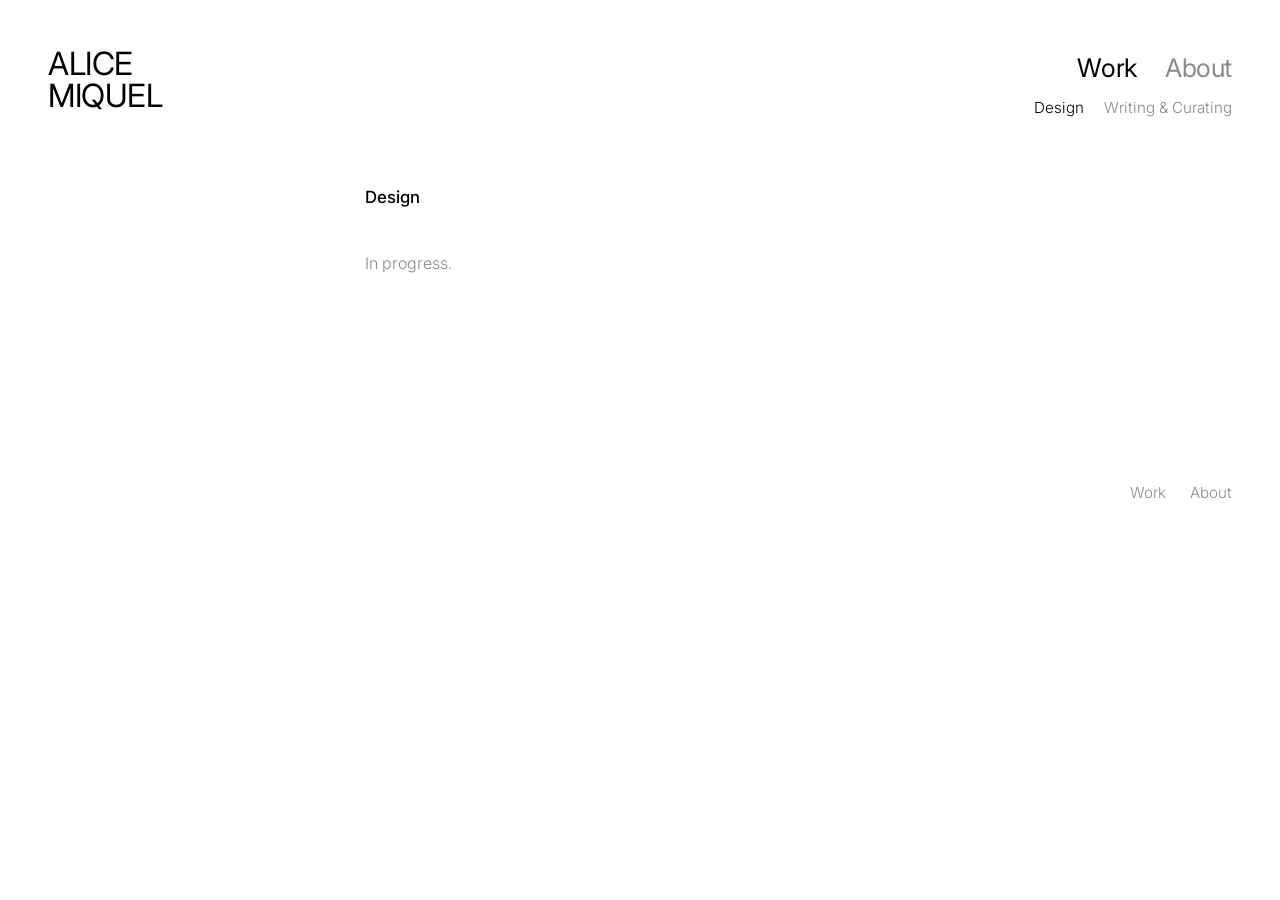
==== index.html @ ec22c97b "Update index.html" ====
<!DOCTYPE html>
<html lang="en">
<head>
<meta charset="utf-8">
<meta name="viewport" content="width=device-width, initial-scale=1">
<title>Alice Miquel</title>
<meta name="description" content="">
<meta property="og:title" content="Alice Miquel">
<meta property="og:description" content="">
<meta property="og:type" content="website">
<link rel="preconnect" href="https://fonts.googleapis.com">
<link rel="preconnect" href="https://fonts.gstatic.com" crossorigin>
<link href="https://fonts.googleapis.com/css2?family=Inter:wght@300;400;500&display=swap" rel="stylesheet">
<link rel="stylesheet" href="style.css">
</head>

<body>
<div class="armature">

  <!-- ================= COLONNE DE GAUCHE, LE NOM ================= -->
  <header class="flanc">
    <h1 class="nom">
      <a href="index.html"><span>Alice</span><span>Miquel</span></a>
    </h1>
  </header>

  <!-- ================= COLONNE DE DROITE ================= -->
  <div class="corps">

    <div class="rail">
      <nav class="menu" aria-label="Main navigation">
        <a href="index.html" aria-current="true">Work</a>
        <a href="about.html">About</a>
      </nav>
      <nav class="menu-second" aria-label="Work sections">
        <a href="index.html" aria-current="page">Design</a>
        <a href="writing.html">Writing &amp; Curating</a>
      </nav>
    </div>

    <main>

      <section class="groupe">
        <h2 class="titre-section">Design</h2>

        <p class="vide">In progress.</p>

        <!-- ==========================================================
             MODÈLE DE PROJET
             Copier le bloc ci-dessous, le coller au-dessus, retirer les
             balises de commentaire, puis remplacer les textes.
             Supprimer alors la ligne <p class="vide">.

        <details class="projet">
          <summary>
            <span class="croix" aria-hidden="true"></span>
            <span class="intitule">Project title</span>
            <span class="reperes"><span>Year</span><span>Category</span></span>
          </summary>
          <div class="fiche">
            <div class="fiche-corps">
              <div>
                <p>First paragraph.</p>
                <p>Second paragraph.</p>
              </div>
              <dl class="releve">
                <div><dt>Year</dt><dd></dd></div>
                <div><dt>Context</dt><dd></dd></div>
                <div><dt>Materials</dt><dd></dd></div>
              </dl>
            </div>
            <div class="planches">
              <figure class="planche">
                <span class="cadre">
                  <img src="images/file-name.jpg" alt="Image description" onerror="this.classList.add('absente')">
                  <span class="consigne">Add images/file-name.jpg</span>
                </span>
                <figcaption class="legende">Caption</figcaption>
              </figure>
            </div>
          </div>
        </details>

        ========================================================== -->

      </section>

    </main>

    <nav class="rappel" aria-label="Footer navigation">
      <a href="index.html">Work</a>
      <a href="about.html">About</a>
    </nav>

  </div>

</div>
</body>
</html>
---- style.css ----
/* ==================================================================
   Alice Miquel, feuille de styles commune aux trois pages.
   ================================================================== */

:root{
  --papier:#FFFFFF;
  --papier-creux:#F4F4F2;
  --encre:#000000;
  --gris:#8A8A8A;
  --filet:#E2E2E2;

  --sans:"Inter","Helvetica Neue",Arial,sans-serif;

  --pas:clamp(1.25rem,4vw,3rem);
  --colonne:15rem;
}

*,*::before,*::after{box-sizing:border-box}
html{-webkit-text-size-adjust:100%}

body{
  margin:0;
  background:var(--papier);
  color:var(--encre);
  font-family:var(--sans);
  font-size:1rem;
  font-weight:300;
  line-height:1.6;
  -webkit-font-smoothing:antialiased;
}

/* Aucun lien ne prend la couleur système du navigateur, dans aucun
   de ses états. */
a,a:link,a:visited,a:hover,a:active,a:focus{color:inherit}
a{text-decoration-thickness:1px;text-underline-offset:.18em}
a{-webkit-tap-highlight-color:transparent}
::selection{background:var(--encre);color:var(--papier)}
:focus-visible{outline:1px solid var(--encre);outline-offset:3px}

/* ==================================================================
   ARMATURE, nom à gauche, contenu et navigation à droite
   ================================================================== */
.armature{
  display:grid;
  grid-template-columns:1fr;
  gap:1.5rem;
  padding:var(--pas);
  max-width:96rem;
  margin-inline:auto;
}
@media (min-width:56rem){
  .armature{
    grid-template-columns:var(--colonne) minmax(0,1fr);
    gap:clamp(2.5rem,6vw,6rem);
    align-items:start;
  }
}

/* ---------- Colonne de gauche, le nom ---------- */
.flanc{display:flex;flex-direction:column;gap:1.5rem}
@media (min-width:56rem){.flanc{position:sticky;top:var(--pas)}}

.nom{
  margin:0;
  font-weight:400;
  text-transform:uppercase;
  font-size:clamp(1.5rem,4.6vw,2rem);
  line-height:1;
  letter-spacing:-.015em;
}
.nom a{text-decoration:none;display:block}
.nom span{display:block}
@media (max-width:56rem){
  .nom span{display:inline}
  .nom span + span::before{content:" "}
}

/* ---------- Navigation, en haut à droite ---------- */
.rail{
  display:flex;flex-direction:column;align-items:flex-start;gap:.45rem;
  margin-bottom:clamp(2rem,6vw,4rem);
}
@media (min-width:56rem){.rail{align-items:flex-end}}

.menu{
  display:flex;gap:1.75rem;
  font-weight:400;
  font-size:clamp(1.2rem,2.4vw,1.6rem);
  letter-spacing:-.015em;
}
.menu a{text-decoration:none;color:var(--gris)}
.menu a:hover{color:var(--encre)}
.menu a[aria-current="page"],
.menu a[aria-current="true"]{color:var(--encre)}

.menu-second{display:flex;gap:1.25rem;flex-wrap:wrap;font-size:.95rem;color:var(--gris)}
.menu-second a{text-decoration:none}
.menu-second a:hover{color:var(--encre)}
.menu-second a[aria-current="page"]{color:var(--encre)}

.rappel{
  display:flex;gap:1.5rem;justify-content:flex-start;
  margin-top:clamp(3rem,8vw,5rem);padding-top:1.25rem;
  font-size:.95rem;
}
@media (min-width:56rem){.rappel{justify-content:flex-end}}
.rappel a{text-decoration:none;color:var(--gris)}
.rappel a:hover{color:var(--encre)}

/* ==================================================================
   CONTENU
   ================================================================== */
.corps{min-width:0;padding-bottom:2rem}
.groupe{padding-block:0 clamp(3rem,8vw,5.5rem)}

.titre-section{
  font-weight:500;font-size:1.05rem;
  margin:0 0 1.5rem;
  display:flex;justify-content:space-between;align-items:baseline;gap:1rem;
}
.titre-section span{font-weight:300;color:var(--gris);font-size:.9rem}

.titre-sous-section{
  font-weight:500;font-size:.95rem;
  margin:clamp(2.25rem,5vw,3.5rem) 0 1rem;
}

/* Ligne affichée tant qu'une section est vide. */
.vide{color:var(--gris);padding-block:1rem;margin:0}

/* ---------- Projets dépliables ---------- */
.projet{border-bottom:1px solid var(--filet)}
.projet:first-of-type{border-top:1px solid var(--filet)}
.projet > summary{
  list-style:none;cursor:pointer;
  display:grid;grid-template-columns:1.25rem 1fr auto;
  align-items:baseline;gap:.5rem 1.25rem;
  padding-block:clamp(1rem,2.4vw,1.5rem);
}
.projet > summary::-webkit-details-marker{display:none}

.croix{
  position:relative;top:-.1em;width:.7rem;height:.7rem;flex:none;
  color:var(--gris);transition:color .2s ease,transform .25s ease;
}
.croix::before,.croix::after{content:"";position:absolute;background:currentColor}
.croix::before{left:0;top:calc(50% - .5px);width:100%;height:1px}
.croix::after{top:0;left:calc(50% - .5px);width:1px;height:100%}
.projet[open] .croix{color:var(--encre);transform:rotate(45deg)}

.intitule{
  font-weight:400;
  font-size:clamp(1.3rem,3.2vw,2rem);
  line-height:1.12;letter-spacing:-.015em;
}
.projet > summary:hover .intitule,
.projet > summary:focus-visible .intitule{color:var(--gris)}

.reperes{grid-column:2/-1;color:var(--gris);font-size:.92rem}
@media (min-width:52rem){
  .reperes{grid-column:3;display:flex;gap:1.5rem;justify-content:flex-end;text-align:right}
}

.fiche{padding-bottom:clamp(1.75rem,4vw,3rem);padding-left:1.75rem}
@media (max-width:52rem){.fiche{padding-left:0}}
.projet[open] .fiche{animation:apparition .4s ease both}
@keyframes apparition{from{opacity:0;transform:translateY(.5rem)}to{opacity:1;transform:none}}

.fiche-corps{display:grid;gap:clamp(1.25rem,3vw,2.5rem);grid-template-columns:1fr;margin-bottom:1.75rem}
@media (min-width:60rem){.fiche-corps{grid-template-columns:minmax(0,1.6fr) minmax(0,1fr)}}
.fiche-corps p{margin:0 0 1rem;max-width:62ch}
.fiche-corps p:last-child{margin-bottom:0}

.releve{margin:0;font-size:.95rem}
.releve div{display:grid;grid-template-columns:8rem 1fr;gap:.75rem;padding-block:.45rem}
.releve dt{color:var(--gris)}
.releve dd{margin:0}

/* ---------- Images ---------- */
.planches{display:grid;gap:.75rem;grid-template-columns:repeat(auto-fit,minmax(min(100%,18rem),1fr))}
.planche{margin:0}
.cadre{
  position:relative;display:block;aspect-ratio:4/3;overflow:hidden;
  background:var(--papier-creux);
}
.cadre img{width:100%;height:100%;object-fit:cover;display:block}
.cadre img.absente{display:none}
.consigne{
  position:absolute;inset:0;display:flex;align-items:center;justify-content:center;
  padding:1rem;text-align:center;color:var(--gris);font-size:.85rem;line-height:1.4;
}
.cadre img:not(.absente) + .consigne{display:none}
.legende{margin-top:.5rem;font-size:.88rem;color:var(--gris)}

/* ---------- Liste de textes ---------- */
.ecrits{margin:0;padding:0;list-style:none}
.ecrits li{border-bottom:1px solid var(--filet)}
.ecrits li:first-child{border-top:1px solid var(--filet)}
.ecrits a,.ecrits .sans-lien{
  display:grid;grid-template-columns:1fr;gap:.1rem .5rem;
  padding-block:1rem;text-decoration:none;
}
@media (min-width:52rem){
  .ecrits a,.ecrits .sans-lien{grid-template-columns:minmax(0,1fr) 11rem 4.5rem;align-items:baseline;gap:1.5rem}
}
.ecrits .titre-texte{font-size:1.1rem;font-weight:400;line-height:1.35}
.ecrits a:hover .titre-texte{color:var(--gris)}
.ecrits .support,.ecrits .date{color:var(--gris);font-size:.92rem}
@media (min-width:52rem){.ecrits .date{text-align:right}}

/* ---------- Notices d'exposition ---------- */
.notice{
  display:grid;gap:1.25rem clamp(1.5rem,4vw,3rem);grid-template-columns:1fr;
  padding-block:clamp(1.5rem,3.5vw,2.5rem);border-bottom:1px solid var(--filet);
}
.notice:first-of-type{border-top:1px solid var(--filet)}
@media (min-width:60rem){.notice{grid-template-columns:minmax(0,1fr) minmax(0,1.1fr)}}
.notice h4{font-weight:500;font-size:1.25rem;line-height:1.2;margin:0 0 .5rem}
.notice p{margin:0 0 .9rem;max-width:52ch}
.notice p:last-child{margin-bottom:0}
.notice .mention{color:var(--gris);font-size:.92rem}

/* ---------- Page About ---------- */
.propos-corps{display:grid;gap:clamp(1.75rem,4vw,3.5rem);grid-template-columns:1fr}
@media (min-width:60rem){.propos-corps{grid-template-columns:minmax(0,1.5fr) minmax(0,1fr)}}
.propos-corps p{margin:0 0 1.1rem;max-width:60ch}

.parcours{margin:0;font-size:.95rem}
.parcours ul{margin:0;padding:0}
.parcours li{list-style:none;padding-block:.7rem}
.parcours .annee{color:var(--gris);display:block;font-size:.88rem}
.parcours .lieu{color:var(--gris)}

.portrait{margin:0 0 1.75rem;max-width:20rem}
.portrait .cadre{aspect-ratio:3/4}

.adresses{
  display:grid;gap:1.5rem 3rem;
  grid-template-columns:repeat(auto-fit,minmax(min(100%,13rem),1fr));
}
.adresses p{margin:0}
.adresses .genre{display:block;color:var(--gris);font-size:.88rem;margin-bottom:.2rem}
.adresses a{font-weight:400;font-size:1.05rem;text-decoration-color:var(--filet)}

@media (prefers-reduced-motion:reduce){
  *,*::before,*::after{animation-duration:.01ms !important;transition-duration:.01ms !important}
}
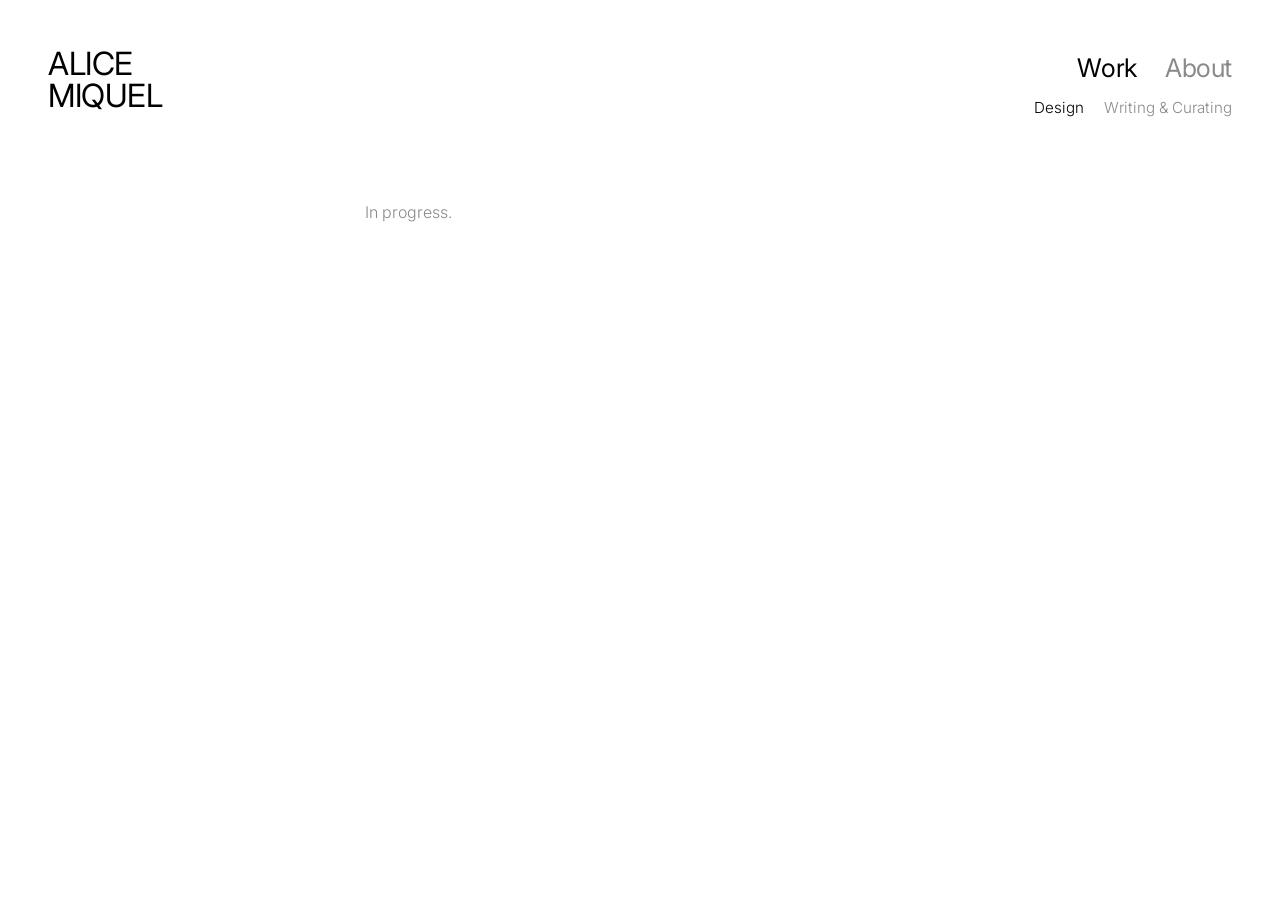
==== commit 3590f157: "Update index.html" ====
--- a/index.html
+++ b/index.html
@@ -41,8 +41,6 @@
     <main>
 
       <section class="groupe">
-        <h2 class="titre-section">Design</h2>
-
         <p class="vide">In progress.</p>
 
         <!-- ==========================================================
@@ -87,10 +85,6 @@
 
     </main>
 
-    <nav class="rappel" aria-label="Footer navigation">
-      <a href="index.html">Work</a>
-      <a href="about.html">About</a>
-    </nav>
 
   </div>
 
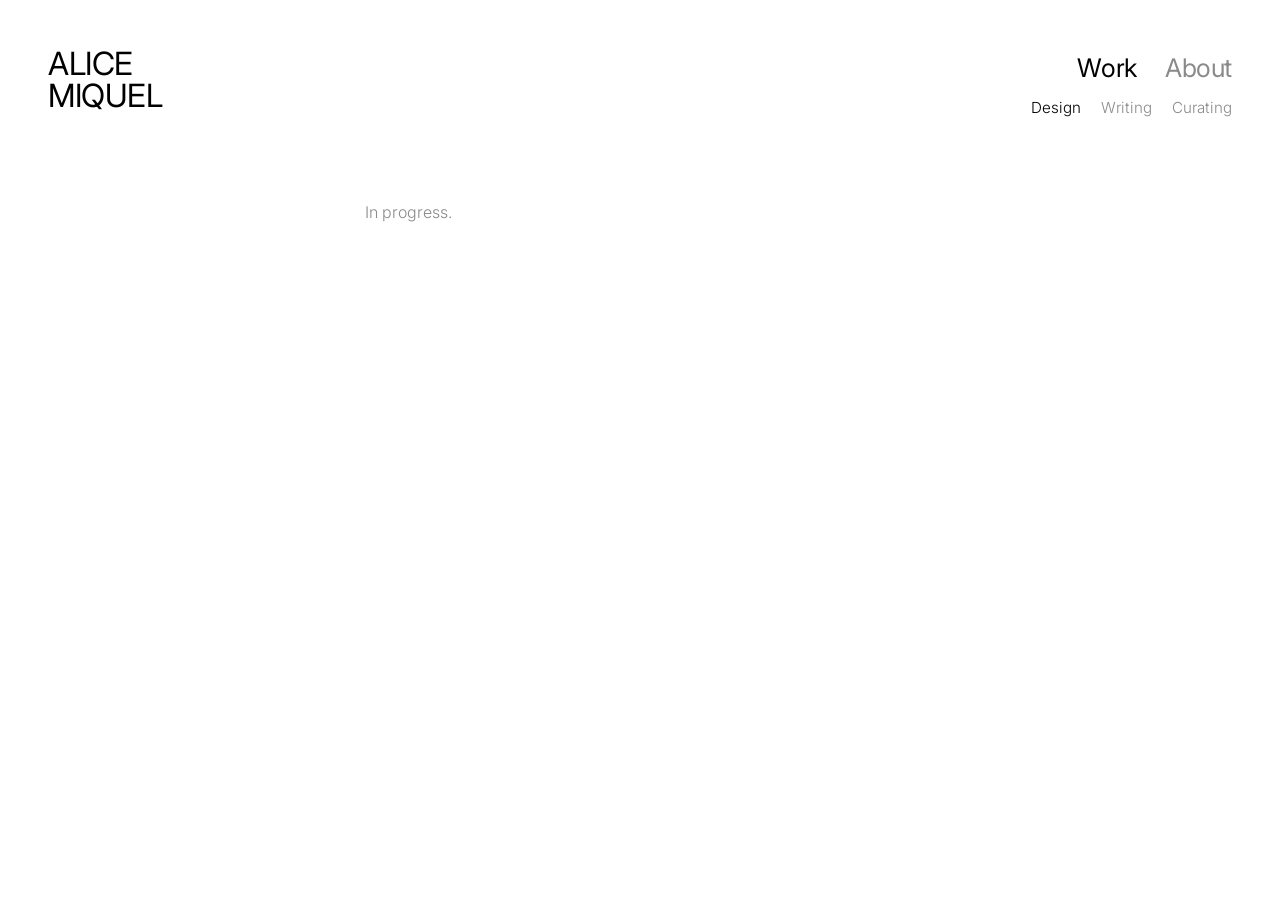
==== commit 7ae30430: "Update index.html" ====
--- a/index.html
+++ b/index.html
@@ -34,7 +34,8 @@
       </nav>
       <nav class="menu-second" aria-label="Work sections">
         <a href="index.html" aria-current="page">Design</a>
-        <a href="writing.html">Writing &amp; Curating</a>
+        <a href="writing.html">Writing</a>
+        <a href="curating.html">Curating</a>
       </nav>
     </div>
 
--- a/style.css
+++ b/style.css
@@ -8,6 +8,7 @@
   --encre:#000000;
   --gris:#8A8A8A;
   --filet:#E2E2E2;
+  --vif:#0033FF;
 
   --sans:"Inter","Helvetica Neue",Arial,sans-serif;
 
@@ -31,11 +32,12 @@
 
 /* Aucun lien ne prend la couleur système du navigateur, dans aucun
    de ses états. */
-a,a:link,a:visited,a:hover,a:active,a:focus{color:inherit}
+a,a:link,a:visited{color:inherit}
+a:hover,a:active{color:var(--vif)}
 a{text-decoration-thickness:1px;text-underline-offset:.18em}
 a{-webkit-tap-highlight-color:transparent}
 ::selection{background:var(--encre);color:var(--papier)}
-:focus-visible{outline:1px solid var(--encre);outline-offset:3px}
+:focus-visible{outline:1px solid var(--vif);outline-offset:3px}
 
 /* ==================================================================
    ARMATURE, nom à gauche, contenu et navigation à droite
@@ -69,6 +71,7 @@
   letter-spacing:-.015em;
 }
 .nom a{text-decoration:none;display:block}
+.nom a:hover,.nom a:active{color:var(--vif)}
 .nom span{display:block}
 @media (max-width:56rem){
   .nom span{display:inline}
@@ -89,23 +92,19 @@
   letter-spacing:-.015em;
 }
 .menu a{text-decoration:none;color:var(--gris)}
-.menu a:hover{color:var(--encre)}
+.menu a:hover,.menu a:active{color:var(--vif)}
 .menu a[aria-current="page"],
 .menu a[aria-current="true"]{color:var(--encre)}
+.menu a[aria-current]:hover,
+.menu a[aria-current]:active{color:var(--vif)}
 
 .menu-second{display:flex;gap:1.25rem;flex-wrap:wrap;font-size:.95rem;color:var(--gris)}
 .menu-second a{text-decoration:none}
-.menu-second a:hover{color:var(--encre)}
+.menu-second a:hover,.menu-second a:active{color:var(--vif)}
 .menu-second a[aria-current="page"]{color:var(--encre)}
-
-.rappel{
-  display:flex;gap:1.5rem;justify-content:flex-start;
-  margin-top:clamp(3rem,8vw,5rem);padding-top:1.25rem;
-  font-size:.95rem;
-}
-@media (min-width:56rem){.rappel{justify-content:flex-end}}
-.rappel a{text-decoration:none;color:var(--gris)}
-.rappel a:hover{color:var(--encre)}
+.menu-second a[aria-current]:hover,
+.menu-second a[aria-current]:active{color:var(--vif)}
+
 
 /* ==================================================================
    CONTENU
@@ -154,7 +153,10 @@
   line-height:1.12;letter-spacing:-.015em;
 }
 .projet > summary:hover .intitule,
-.projet > summary:focus-visible .intitule{color:var(--gris)}
+.projet > summary:active .intitule,
+.projet > summary:focus-visible .intitule{color:var(--vif)}
+.projet > summary:hover .croix,
+.projet > summary:active .croix{color:var(--vif)}
 
 .reperes{grid-column:2/-1;color:var(--gris);font-size:.92rem}
 @media (min-width:52rem){
@@ -204,7 +206,7 @@
   .ecrits a,.ecrits .sans-lien{grid-template-columns:minmax(0,1fr) 11rem 4.5rem;align-items:baseline;gap:1.5rem}
 }
 .ecrits .titre-texte{font-size:1.1rem;font-weight:400;line-height:1.35}
-.ecrits a:hover .titre-texte{color:var(--gris)}
+.ecrits a:hover .titre-texte,.ecrits a:active .titre-texte{color:var(--vif)}
 .ecrits .support,.ecrits .date{color:var(--gris);font-size:.92rem}
 @media (min-width:52rem){.ecrits .date{text-align:right}}
 
@@ -234,13 +236,11 @@
 .portrait{margin:0 0 1.75rem;max-width:20rem}
 .portrait .cadre{aspect-ratio:3/4}
 
-.adresses{
-  display:grid;gap:1.5rem 3rem;
-  grid-template-columns:repeat(auto-fit,minmax(min(100%,13rem),1fr));
-}
+.adresses{display:grid;gap:1.25rem;grid-template-columns:1fr;max-width:32rem}
 .adresses p{margin:0}
 .adresses .genre{display:block;color:var(--gris);font-size:.88rem;margin-bottom:.2rem}
 .adresses a{font-weight:400;font-size:1.05rem;text-decoration-color:var(--filet)}
+.adresses a:hover,.adresses a:active{color:var(--vif);text-decoration-color:var(--vif)}
 
 @media (prefers-reduced-motion:reduce){
   *,*::before,*::after{animation-duration:.01ms !important;transition-duration:.01ms !important}
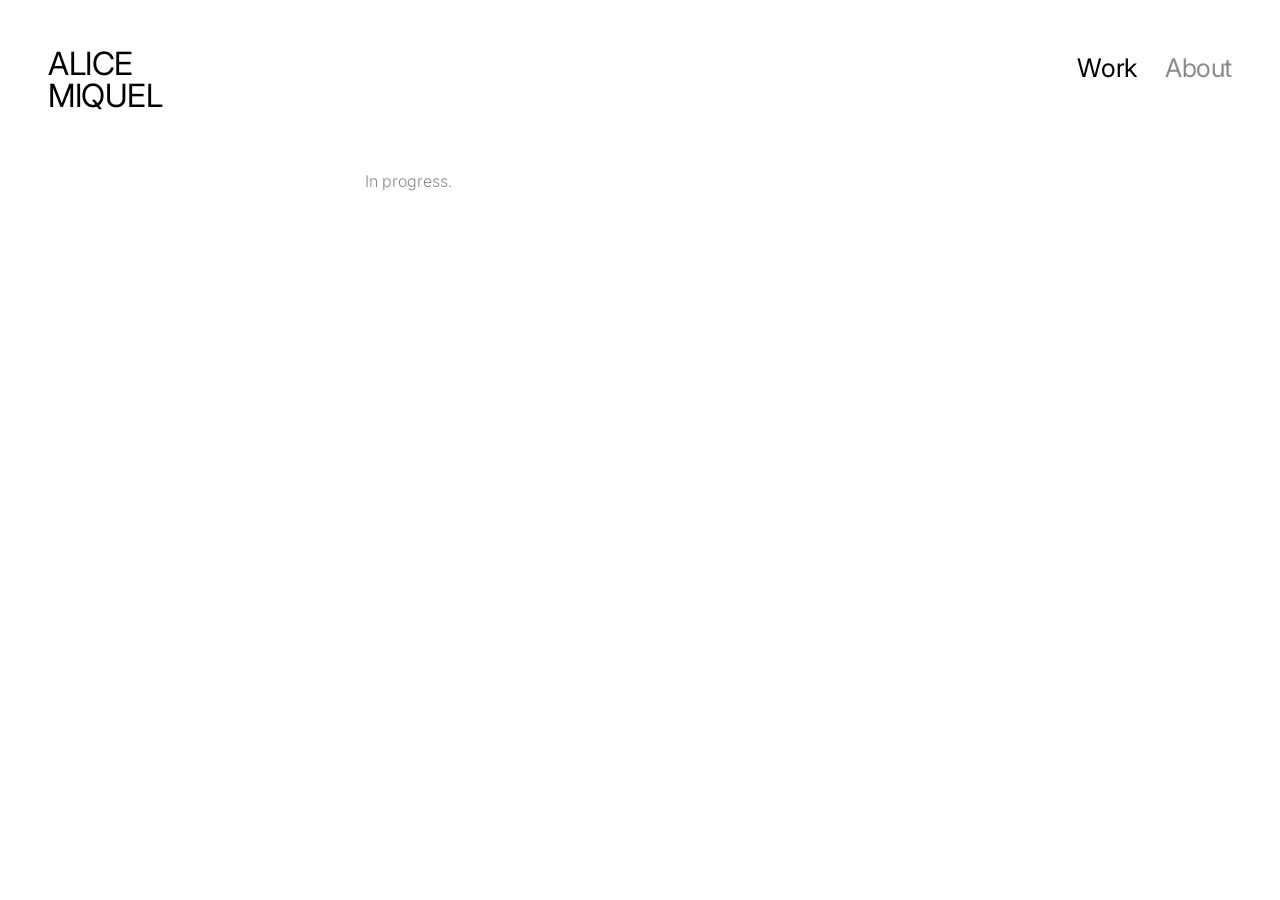
==== commit 7a1f29e0: "Update index.html" ====
--- a/index.html
+++ b/index.html
@@ -28,8 +28,9 @@
   <div class="corps">
 
     <div class="rail">
+      <input type="checkbox" id="bascule" class="bascule">
       <nav class="menu" aria-label="Main navigation">
-        <a href="index.html" aria-current="true">Work</a>
+        <label for="bascule" class="actif">Work</label>
         <a href="about.html">About</a>
       </nav>
       <nav class="menu-second" aria-label="Work sections">
--- a/style.css
+++ b/style.css
@@ -80,7 +80,8 @@
 
 /* ---------- Navigation, en haut à droite ---------- */
 .rail{
-  display:flex;flex-direction:column;align-items:flex-start;gap:.45rem;
+  position:relative;
+  display:flex;flex-direction:column;align-items:flex-start;gap:.15rem;
   margin-bottom:clamp(2rem,6vw,4rem);
 }
 @media (min-width:56rem){.rail{align-items:flex-end}}
@@ -91,14 +92,25 @@
   font-size:clamp(1.2rem,2.4vw,1.6rem);
   letter-spacing:-.015em;
 }
-.menu a{text-decoration:none;color:var(--gris)}
-.menu a:hover,.menu a:active{color:var(--vif)}
-.menu a[aria-current="page"],
-.menu a[aria-current="true"]{color:var(--encre)}
-.menu a[aria-current]:hover,
-.menu a[aria-current]:active{color:var(--vif)}
-
-.menu-second{display:flex;gap:1.25rem;flex-wrap:wrap;font-size:.95rem;color:var(--gris)}
+.menu a,.menu label{text-decoration:none;color:var(--gris)}
+.menu label{cursor:pointer}
+.menu .actif{color:var(--encre)}
+.menu a:hover,.menu a:active,
+.menu label:hover,.menu label:active{color:var(--vif)}
+
+/* Bascule de la seconde ligne, sans JavaScript. */
+.bascule{position:absolute;width:1px;height:1px;opacity:0;margin:0}
+.menu-second{display:none}
+.bascule:checked ~ .menu-second{display:flex}
+.bascule:focus-visible ~ .menu label{outline:1px solid var(--vif);outline-offset:3px}
+
+.menu-second{
+  gap:1.75rem;flex-wrap:wrap;
+  font-weight:400;
+  font-size:clamp(1.2rem,2.4vw,1.6rem);
+  letter-spacing:-.015em;
+  color:var(--gris);
+}
 .menu-second a{text-decoration:none}
 .menu-second a:hover,.menu-second a:active{color:var(--vif)}
 .menu-second a[aria-current="page"]{color:var(--encre)}
@@ -236,10 +248,9 @@
 .portrait{margin:0 0 1.75rem;max-width:20rem}
 .portrait .cadre{aspect-ratio:3/4}
 
-.adresses{display:grid;gap:1.25rem;grid-template-columns:1fr;max-width:32rem}
-.adresses p{margin:0}
-.adresses .genre{display:block;color:var(--gris);font-size:.88rem;margin-bottom:.2rem}
-.adresses a{font-weight:400;font-size:1.05rem;text-decoration-color:var(--filet)}
+.adresses{display:grid;gap:.6rem;grid-template-columns:1fr;max-width:32rem}
+.adresses p{margin:0;font-size:1.05rem}
+.adresses a{text-decoration-color:var(--filet)}
 .adresses a:hover,.adresses a:active{color:var(--vif);text-decoration-color:var(--vif)}
 
 @media (prefers-reduced-motion:reduce){
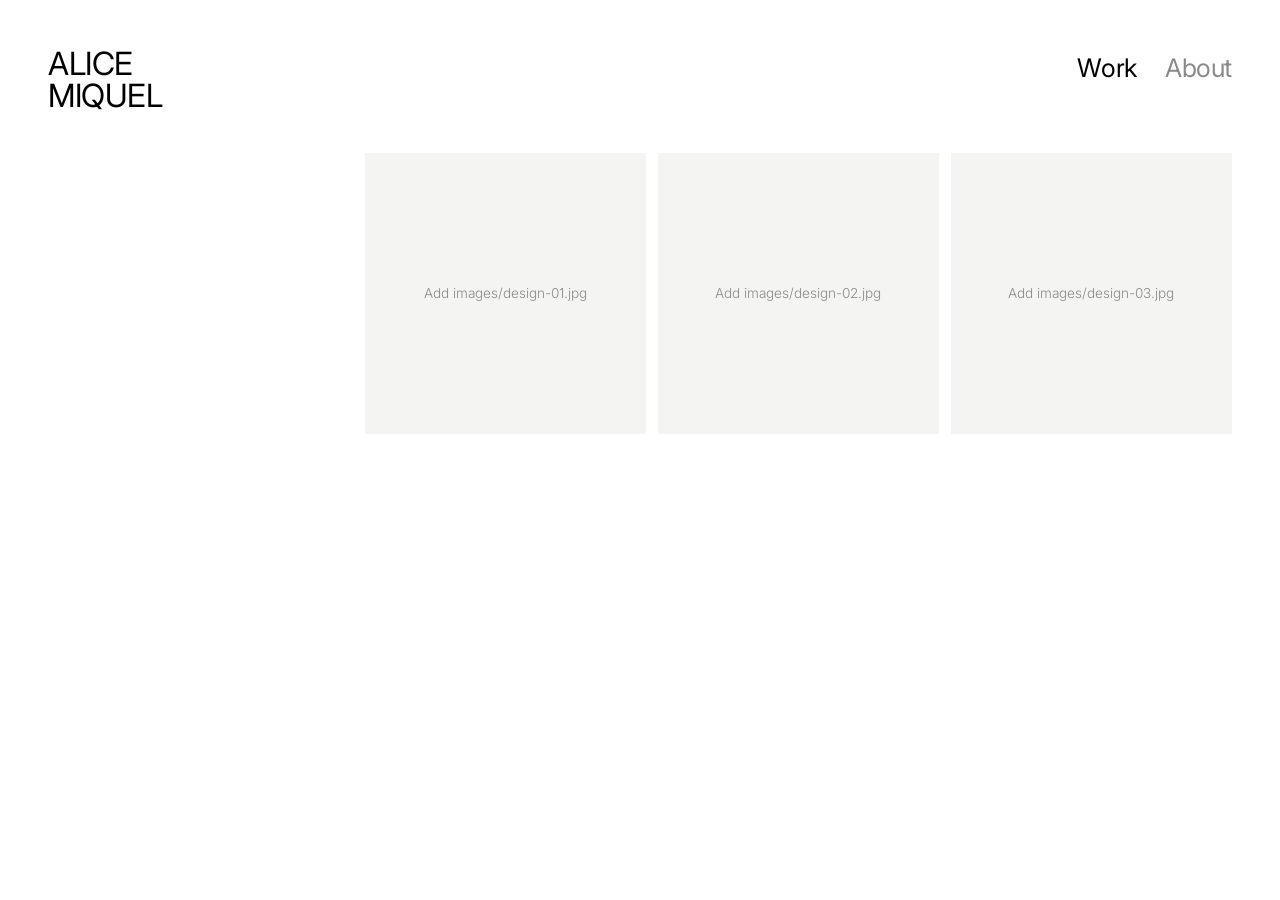
==== commit ed93f86d: "Update index.html" ====
--- a/index.html
+++ b/index.html
@@ -3,7 +3,7 @@
 <head>
 <meta charset="utf-8">
 <meta name="viewport" content="width=device-width, initial-scale=1">
-<title>Alice Miquel</title>
+<title>ALICE MIQUEL</title>
 <meta name="description" content="">
 <meta property="og:title" content="Alice Miquel">
 <meta property="og:description" content="">
@@ -11,7 +11,11 @@
 <link rel="preconnect" href="https://fonts.googleapis.com">
 <link rel="preconnect" href="https://fonts.gstatic.com" crossorigin>
 <link href="https://fonts.googleapis.com/css2?family=Inter:wght@300;400;500&display=swap" rel="stylesheet">
+<link rel="icon" href="favicon.svg" type="image/svg+xml">
+<link rel="icon" href="favicon.png" sizes="any">
+<link rel="apple-touch-icon" href="favicon.png">
 <link rel="stylesheet" href="style.css">
+<script>try{if(localStorage.getItem('nav')==='open')document.documentElement.classList.add('nav-ouverte')}catch(e){}</script>
 </head>
 
 <body>
@@ -28,12 +32,11 @@
   <div class="corps">
 
     <div class="rail">
-      <input type="checkbox" id="bascule" class="bascule">
       <nav class="menu" aria-label="Main navigation">
-        <label for="bascule" class="actif">Work</label>
+        <button type="button" id="bascule" class="actif" aria-controls="sous-menu" aria-expanded="false">Work</button>
         <a href="about.html">About</a>
       </nav>
-      <nav class="menu-second" aria-label="Work sections">
+      <nav class="menu-second" id="sous-menu" aria-label="Work sections">
         <a href="index.html" aria-current="page">Design</a>
         <a href="writing.html">Writing</a>
         <a href="curating.html">Curating</a>
@@ -43,45 +46,34 @@
     <main>
 
       <section class="groupe">
-        <p class="vide">In progress.</p>
 
-        <!-- ==========================================================
-             MODÈLE DE PROJET
-             Copier le bloc ci-dessous, le coller au-dessus, retirer les
-             balises de commentaire, puis remplacer les textes.
-             Supprimer alors la ligne <p class="vide">.
+        <div class="grille">
 
-        <details class="projet">
-          <summary>
-            <span class="croix" aria-hidden="true"></span>
-            <span class="intitule">Project title</span>
-            <span class="reperes"><span>Year</span><span>Category</span></span>
-          </summary>
-          <div class="fiche">
-            <div class="fiche-corps">
-              <div>
-                <p>First paragraph.</p>
-                <p>Second paragraph.</p>
-              </div>
-              <dl class="releve">
-                <div><dt>Year</dt><dd></dd></div>
-                <div><dt>Context</dt><dd></dd></div>
-                <div><dt>Materials</dt><dd></dd></div>
-              </dl>
-            </div>
-            <div class="planches">
-              <figure class="planche">
-                <span class="cadre">
-                  <img src="images/file-name.jpg" alt="Image description" onerror="this.classList.add('absente')">
-                  <span class="consigne">Add images/file-name.jpg</span>
-                </span>
-                <figcaption class="legende">Caption</figcaption>
-              </figure>
-            </div>
-          </div>
-        </details>
+          <!-- Une vignette par projet. Dupliquer le bloc <a class="tuile">,
+               changer le href vers la page de projet et le nom de l'image. -->
 
-        ========================================================== -->
+          <a class="tuile" href="bio-hybrid-robot.html">
+            <span class="cadre">
+              <img src="images/design-01.jpg" alt="Bio-hybrid robot" onerror="this.classList.add('absente')">
+              <span class="consigne">Add images/design-01.jpg</span>
+            </span>
+          </a>
+
+          <a class="tuile" href="bio-hybrid-robot.html">
+            <span class="cadre">
+              <img src="images/design-02.jpg" alt="" onerror="this.classList.add('absente')">
+              <span class="consigne">Add images/design-02.jpg</span>
+            </span>
+          </a>
+
+          <a class="tuile" href="bio-hybrid-robot.html">
+            <span class="cadre">
+              <img src="images/design-03.jpg" alt="" onerror="this.classList.add('absente')">
+              <span class="consigne">Add images/design-03.jpg</span>
+            </span>
+          </a>
+
+        </div>
 
       </section>
 
@@ -91,5 +83,19 @@
   </div>
 
 </div>
+
+<script>
+(function(){
+  var b=document.getElementById('bascule'),h=document.documentElement;
+  if(!b)return;
+  function sync(){b.setAttribute('aria-expanded',h.classList.contains('nav-ouverte')?'true':'false')}
+  sync();
+  b.addEventListener('click',function(){
+    var ouvert=h.classList.toggle('nav-ouverte');
+    try{localStorage.setItem('nav',ouvert?'open':'closed')}catch(e){}
+    sync();
+  });
+})();
+</script>
 </body>
 </html>
--- a/style.css
+++ b/style.css
@@ -80,11 +80,14 @@
 
 /* ---------- Navigation, en haut à droite ---------- */
 .rail{
-  position:relative;
   display:flex;flex-direction:column;align-items:flex-start;gap:.15rem;
+  position:sticky;top:var(--pas);z-index:2;
+  pointer-events:none;
   margin-bottom:clamp(2rem,6vw,4rem);
 }
 @media (min-width:56rem){.rail{align-items:flex-end}}
+
+.menu,.menu-second{pointer-events:auto}
 
 .menu{
   display:flex;gap:1.75rem;
@@ -92,17 +95,20 @@
   font-size:clamp(1.2rem,2.4vw,1.6rem);
   letter-spacing:-.015em;
 }
-.menu a,.menu label{text-decoration:none;color:var(--gris)}
-.menu label{cursor:pointer}
+.menu a,.menu button{text-decoration:none;color:var(--gris)}
+.menu button{
+  font:inherit;letter-spacing:inherit;
+  background:none;border:0;padding:0;margin:0;cursor:pointer;
+}
 .menu .actif{color:var(--encre)}
 .menu a:hover,.menu a:active,
-.menu label:hover,.menu label:active{color:var(--vif)}
-
-/* Bascule de la seconde ligne, sans JavaScript. */
-.bascule{position:absolute;width:1px;height:1px;opacity:0;margin:0}
+.menu button:hover,.menu button:active{color:var(--vif)}
+
+/* Seconde ligne, masquée jusqu'au premier clic sur Work.
+   L'état est conservé d'une page à l'autre. */
 .menu-second{display:none}
-.bascule:checked ~ .menu-second{display:flex}
-.bascule:focus-visible ~ .menu label{outline:1px solid var(--vif);outline-offset:3px}
+.nav-ouverte .menu-second{display:flex}
+.menu-second.toujours{display:flex}
 
 .menu-second{
   gap:1.75rem;flex-wrap:wrap;
@@ -206,6 +212,29 @@
 .cadre img:not(.absente) + .consigne{display:none}
 .legende{margin-top:.5rem;font-size:.88rem;color:var(--gris)}
 
+/* ---------- Grille de vignettes, trois par ligne ---------- */
+.grille{display:grid;gap:.75rem;grid-template-columns:repeat(2,1fr)}
+@media (min-width:52rem){.grille{grid-template-columns:repeat(3,1fr)}}
+.tuile{display:block;text-decoration:none}
+.tuile .cadre{aspect-ratio:1/1;transition:opacity .25s ease}
+.tuile:hover .cadre,.tuile:focus-visible .cadre{opacity:.72}
+
+/* ---------- Page de fiche ---------- */
+.fiche-titre{
+  font-weight:400;
+  font-size:clamp(1.2rem,2.4vw,1.6rem);
+  line-height:1.15;letter-spacing:-.015em;
+  margin:0 0 clamp(1.5rem,4vw,2.25rem);
+}
+.fiche-infos{font-size:.95rem;color:var(--gris)}
+.fiche-infos p{margin:0}
+.fiche-texte p{max-width:64ch;margin:0 0 1.1rem}
+.fiche-texte p:last-child{margin-bottom:0}
+.fiche-texte a{text-decoration:underline;text-decoration-color:var(--filet)}
+.fiche-texte a:hover,.fiche-texte a:active{color:var(--vif);text-decoration-color:var(--vif)}
+.serie{display:grid;gap:1rem;margin-top:clamp(2.5rem,6vw,4rem)}
+.serie .cadre{aspect-ratio:3/2}
+
 /* ---------- Liste de textes ---------- */
 .ecrits{margin:0;padding:0;list-style:none}
 .ecrits li{border-bottom:1px solid var(--filet)}
@@ -236,8 +265,7 @@
 
 /* ---------- Page About ---------- */
 .propos-corps{display:grid;gap:clamp(1.75rem,4vw,3.5rem);grid-template-columns:1fr}
-@media (min-width:60rem){.propos-corps{grid-template-columns:minmax(0,1.5fr) minmax(0,1fr)}}
-.propos-corps p{margin:0 0 1.1rem;max-width:60ch}
+.propos-corps p{margin:0 0 1.1rem;max-width:68ch}
 
 .parcours{margin:0;font-size:.95rem}
 .parcours ul{margin:0;padding:0}
@@ -245,11 +273,14 @@
 .parcours .annee{color:var(--gris);display:block;font-size:.88rem}
 .parcours .lieu{color:var(--gris)}
 
-.portrait{margin:0 0 1.75rem;max-width:20rem}
+.portrait{margin:0;max-width:20rem}
+.flanc .portrait{max-width:100%}
 .portrait .cadre{aspect-ratio:3/4}
 
-.adresses{display:grid;gap:.6rem;grid-template-columns:1fr;max-width:32rem}
+.adresses{display:grid;gap:.4rem;grid-template-columns:1fr;max-width:32rem}
+.flanc .adresses{font-size:.95rem;gap:.25rem}
 .adresses p{margin:0;font-size:1.05rem}
+.flanc .adresses p{font-size:inherit}
 .adresses a{text-decoration-color:var(--filet)}
 .adresses a:hover,.adresses a:active{color:var(--vif);text-decoration-color:var(--vif)}
 
